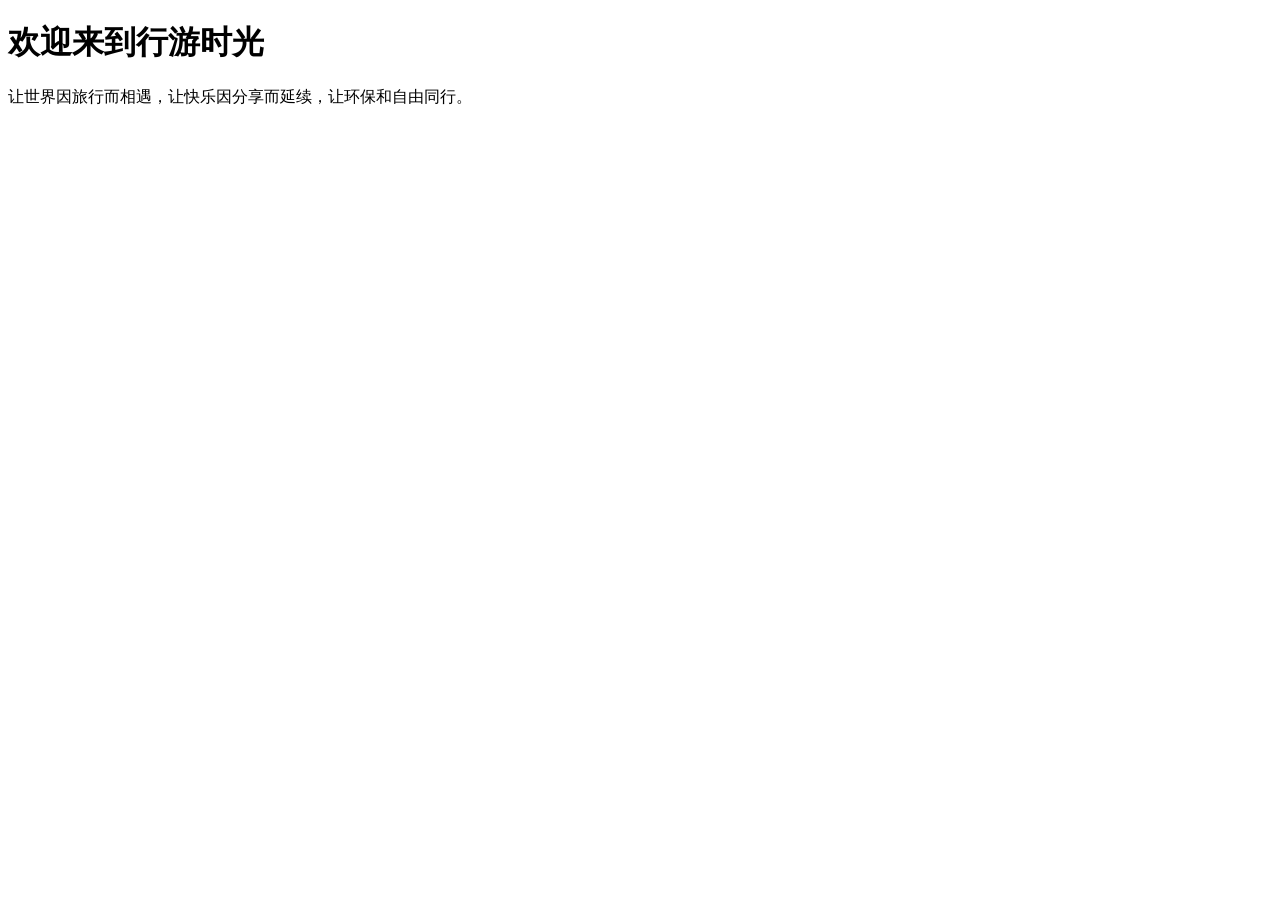
==== index.html @ 68680b7c "Add files via upload" ====
<!DOCTYPE html>
<html lang="zh-CN">
<head>
    <meta charset="UTF-8">
    <title>行游时光（Travel Share）</title>
</head>

<body>

<h1>欢迎来到行游时光</h1>

<p>让世界因旅行而相遇，让快乐因分享而延续，让环保和自由同行。</p>

</body>
</html>
<!-- 测试上传 2026-07-06 -->
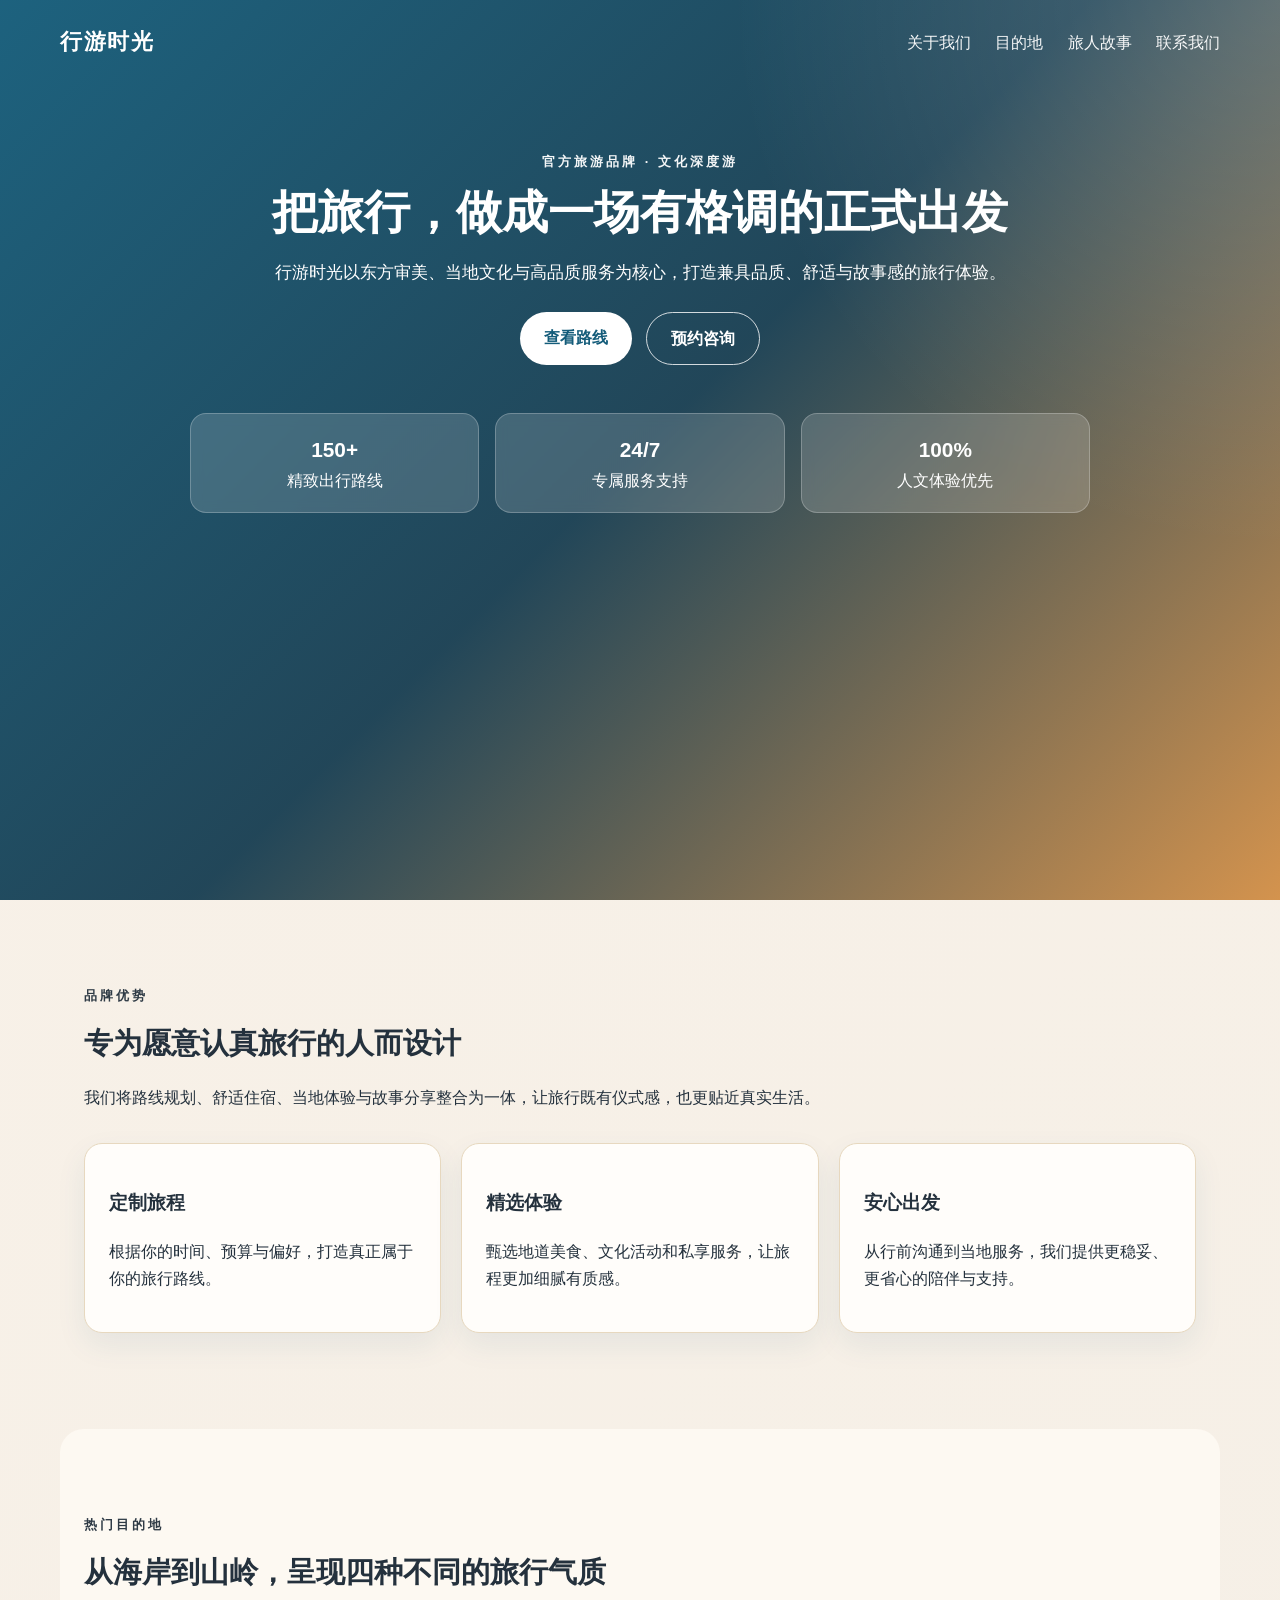
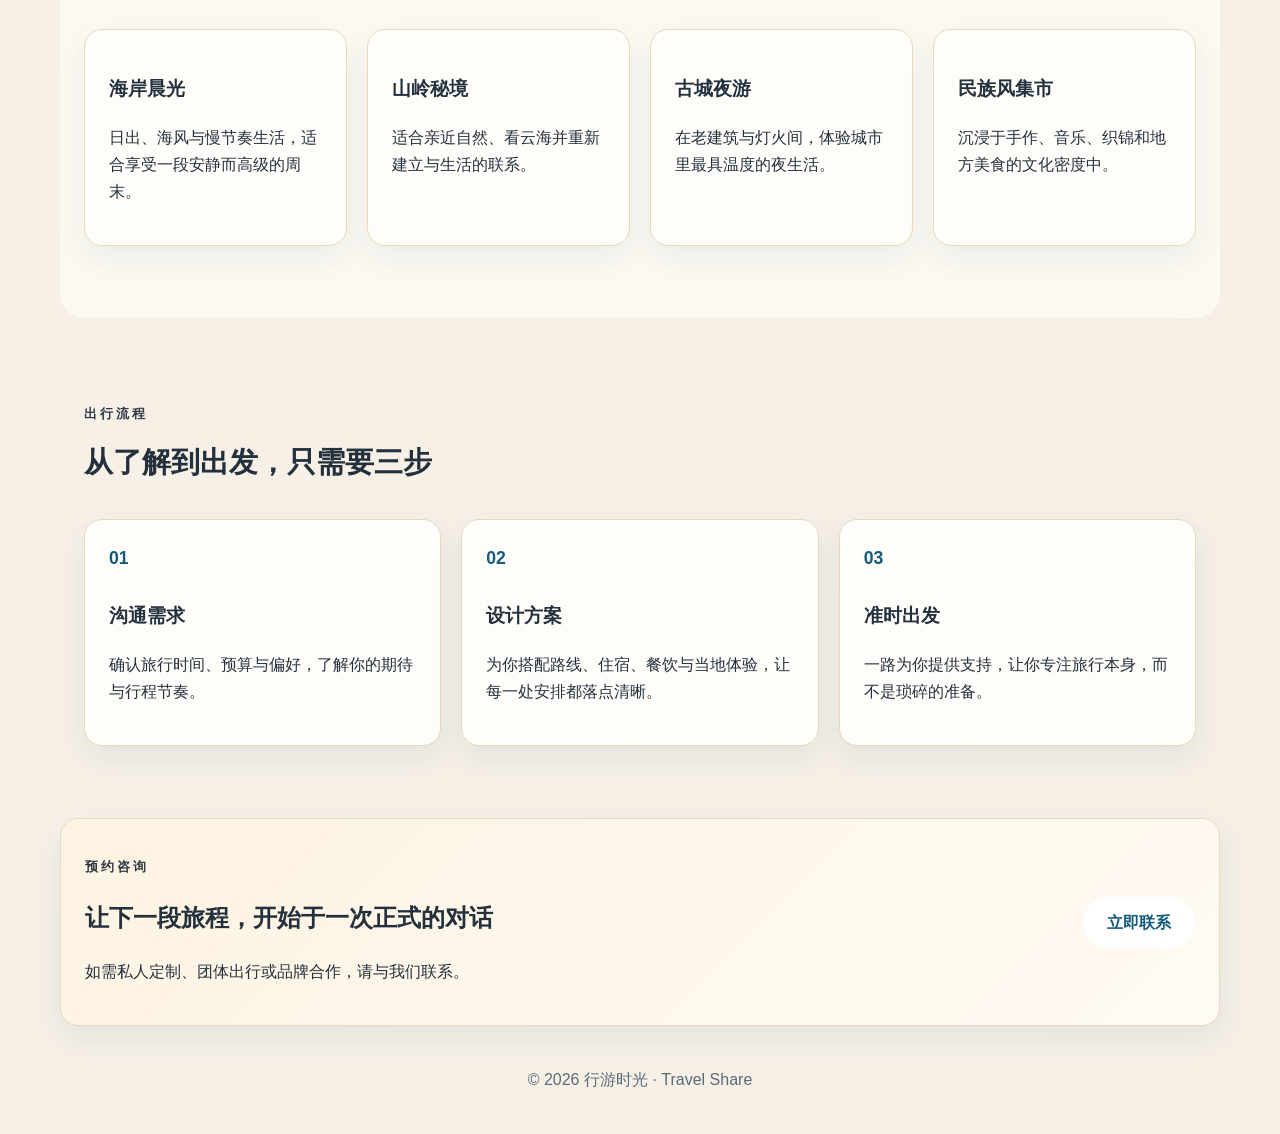
==== commit ad457c4c: "update website" ====
--- a/index.html
+++ b/index.html
@@ -2,15 +2,133 @@
 <html lang="zh-CN">
 <head>
     <meta charset="UTF-8">
-    <title>行游时光（Travel Share）</title>
+    <meta name="viewport" content="width=device-width, initial-scale=1.0">
+    <title>行游时光 · Travel Share</title>
+    <meta name="description" content="行游时光是面向高品质旅行体验与文化深度游的官方品牌。">
+    <link rel="stylesheet" href="css/style.css">
 </head>
+<body>
+    <header class="hero">
+        <nav class="nav">
+            <a class="brand" href="index.html">行游时光</a>
+            <div class="nav-links">
+                <a href="pages/about.html">关于我们</a>
+                <a href="pages/destinations.html">目的地</a>
+                <a href="pages/stories.html">旅人故事</a>
+                <a href="pages/contact.html">联系我们</a>
+            </div>
+        </nav>
 
-<body>
+        <div class="hero-content">
+            <p class="tag">官方旅游品牌 · 文化深度游</p>
+            <h1>把旅行，做成一场有格调的正式出发</h1>
+            <p class="description">行游时光以东方审美、当地文化与高品质服务为核心，打造兼具品质、舒适与故事感的旅行体验。</p>
+            <div class="hero-actions">
+                <a class="btn btn-primary" href="pages/destinations.html">查看路线</a>
+                <a class="btn btn-secondary" href="pages/contact.html">预约咨询</a>
+            </div>
+        </div>
 
-<h1>欢迎来到行游时光</h1>
+        <div class="hero-stats">
+            <div class="stat-card">
+                <strong>150+</strong>
+                <span>精致出行路线</span>
+            </div>
+            <div class="stat-card">
+                <strong>24/7</strong>
+                <span>专属服务支持</span>
+            </div>
+            <div class="stat-card">
+                <strong>100%</strong>
+                <span>人文体验优先</span>
+            </div>
+        </div>
+    </header>
 
-<p>让世界因旅行而相遇，让快乐因分享而延续，让环保和自由同行。</p>
+    <main>
+        <section class="section">
+            <div class="section-heading">
+                <p class="eyebrow">品牌优势</p>
+                <h2>专为愿意认真旅行的人而设计</h2>
+                <p>我们将路线规划、舒适住宿、当地体验与故事分享整合为一体，让旅行既有仪式感，也更贴近真实生活。</p>
+            </div>
+            <div class="card-grid">
+                <article class="service-card">
+                    <h3>定制旅程</h3>
+                    <p>根据你的时间、预算与偏好，打造真正属于你的旅行路线。</p>
+                </article>
+                <article class="service-card">
+                    <h3>精选体验</h3>
+                    <p>甄选地道美食、文化活动和私享服务，让旅程更加细腻有质感。</p>
+                </article>
+                <article class="service-card">
+                    <h3>安心出发</h3>
+                    <p>从行前沟通到当地服务，我们提供更稳妥、更省心的陪伴与支持。</p>
+                </article>
+            </div>
+        </section>
 
+        <section class="section section-alt">
+            <div class="section-heading">
+                <p class="eyebrow">热门目的地</p>
+                <h2>从海岸到山岭，呈现四种不同的旅行气质</h2>
+            </div>
+            <div class="card-grid">
+                <article class="destination-card">
+                    <h3>海岸晨光</h3>
+                    <p>日出、海风与慢节奏生活，适合享受一段安静而高级的周末。</p>
+                </article>
+                <article class="destination-card">
+                    <h3>山岭秘境</h3>
+                    <p>适合亲近自然、看云海并重新建立与生活的联系。</p>
+                </article>
+                <article class="destination-card">
+                    <h3>古城夜游</h3>
+                    <p>在老建筑与灯火间，体验城市里最具温度的夜生活。</p>
+                </article>
+                <article class="destination-card">
+                    <h3>民族风集市</h3>
+                    <p>沉浸于手作、音乐、织锦和地方美食的文化密度中。</p>
+                </article>
+            </div>
+        </section>
+
+        <section class="section">
+            <div class="section-heading">
+                <p class="eyebrow">出行流程</p>
+                <h2>从了解到出发，只需要三步</h2>
+            </div>
+            <div class="process-grid">
+                <article class="process-card">
+                    <span>01</span>
+                    <h3>沟通需求</h3>
+                    <p>确认旅行时间、预算与偏好，了解你的期待与行程节奏。</p>
+                </article>
+                <article class="process-card">
+                    <span>02</span>
+                    <h3>设计方案</h3>
+                    <p>为你搭配路线、住宿、餐饮与当地体验，让每一处安排都落点清晰。</p>
+                </article>
+                <article class="process-card">
+                    <span>03</span>
+                    <h3>准时出发</h3>
+                    <p>一路为你提供支持，让你专注旅行本身，而不是琐碎的准备。</p>
+                </article>
+            </div>
+        </section>
+
+        <section class="section cta-banner">
+            <div>
+                <p class="eyebrow">预约咨询</p>
+                <h2>让下一段旅程，开始于一次正式的对话</h2>
+                <p>如需私人定制、团体出行或品牌合作，请与我们联系。</p>
+            </div>
+            <a class="btn btn-primary" href="mailto:hello@travelshare.example">立即联系</a>
+        </section>
+    </main>
+
+    <footer class="footer">
+        <p>© 2026 行游时光 · Travel Share</p>
+    </footer>
 </body>
-</html>
-<!-- 测试上传 2026-07-06 -->+</html>
--- a/css/style.css
+++ b/css/style.css
@@ -0,0 +1,262 @@
+﻿:root {
+    color-scheme: light;
+    --bg: #f5efe6;
+    --text: #24313d;
+    --primary: #145c7a;
+    --secondary: #d0893d;
+    --accent: #e7c17d;
+    --card: #fffdfa;
+    --border: #e7d8bf;
+}
+
+* {
+    box-sizing: border-box;
+}
+
+html {
+    scroll-behavior: smooth;
+}
+
+body {
+    margin: 0;
+    font-family: "Microsoft YaHei", "Noto Sans SC", Arial, sans-serif;
+    color: var(--text);
+    background: linear-gradient(135deg, #f8f1e8, var(--bg));
+    line-height: 1.7;
+}
+
+.hero {
+    min-height: 100vh;
+    padding: 24px 32px 60px;
+    background: linear-gradient(135deg, rgba(20, 92, 122, 0.96), rgba(22, 61, 81, 0.95), rgba(208, 137, 61, 0.9));
+    color: white;
+    position: relative;
+    overflow: hidden;
+}
+
+.hero::before {
+    content: "";
+    position: absolute;
+    inset: 0;
+    background: radial-gradient(circle at top right, rgba(255,255,255,0.18), transparent 35%);
+    pointer-events: none;
+}
+
+.hero-small {
+    min-height: 70vh;
+}
+
+.nav {
+    display: flex;
+    justify-content: space-between;
+    align-items: center;
+    max-width: 1160px;
+    margin: 0 auto;
+    position: relative;
+    z-index: 1;
+}
+
+.brand {
+    font-size: 1.35rem;
+    font-weight: 700;
+    color: white;
+    text-decoration: none;
+    letter-spacing: 0.08em;
+}
+
+.nav-links a {
+    color: white;
+    text-decoration: none;
+    margin-left: 20px;
+    opacity: 0.95;
+}
+
+.hero-content,
+.page-hero {
+    max-width: 820px;
+    margin: 90px auto 0;
+    text-align: center;
+    position: relative;
+    z-index: 1;
+}
+
+.tag,
+.eyebrow {
+    font-size: 0.8rem;
+    letter-spacing: 0.24em;
+    text-transform: uppercase;
+    opacity: 0.95;
+    font-weight: 700;
+}
+
+h1 {
+    font-size: 2.9rem;
+    margin: 10px 0 16px;
+    color: white;
+    text-align: center;
+    line-height: 1.2;
+}
+
+.description {
+    font-size: 1.08rem;
+    margin-bottom: 24px;
+    max-width: 760px;
+    margin-left: auto;
+    margin-right: auto;
+}
+
+.hero-actions {
+    display: flex;
+    justify-content: center;
+    gap: 14px;
+    flex-wrap: wrap;
+}
+
+.btn {
+    display: inline-block;
+    padding: 12px 24px;
+    border-radius: 999px;
+    text-decoration: none;
+    font-weight: 700;
+    transition: transform 0.2s ease;
+}
+
+.btn:hover {
+    transform: translateY(-2px);
+}
+
+.btn-primary {
+    background: white;
+    color: var(--primary);
+}
+
+.btn-secondary {
+    border: 1px solid rgba(255,255,255,0.8);
+    color: white;
+}
+
+.hero-stats {
+    display: grid;
+    grid-template-columns: repeat(auto-fit, minmax(160px, 1fr));
+    max-width: 900px;
+    margin: 48px auto 0;
+    gap: 16px;
+    position: relative;
+    z-index: 1;
+}
+
+.stat-card {
+    background: rgba(255,255,255,0.16);
+    border: 1px solid rgba(255,255,255,0.24);
+    border-radius: 16px;
+    padding: 18px;
+    backdrop-filter: blur(6px);
+    text-align: center;
+}
+
+.stat-card strong {
+    display: block;
+    font-size: 1.3rem;
+}
+
+.section {
+    max-width: 1160px;
+    margin: 0 auto;
+    padding: 72px 24px;
+}
+
+.section-alt {
+    background: rgba(255, 252, 245, 0.8);
+    border-radius: 24px;
+    margin-top: 24px;
+}
+
+.section-heading {
+    max-width: 760px;
+    margin-bottom: 32px;
+}
+
+.section-heading h2 {
+    margin: 6px 0 10px;
+    font-size: 1.8rem;
+}
+
+.card-grid,
+.process-grid {
+    display: grid;
+    gap: 20px;
+    grid-template-columns: repeat(auto-fit, minmax(220px, 1fr));
+}
+
+.service-card,
+.destination-card,
+.process-card,
+.cta-banner {
+    background: var(--card);
+    border: 1px solid var(--border);
+    border-radius: 18px;
+    padding: 24px;
+    box-shadow: 0 12px 30px rgba(20, 92, 122, 0.08);
+}
+
+.service-card:hover,
+.destination-card:hover,
+.process-card:hover {
+    transform: translateY(-4px);
+    transition: transform 0.2s ease;
+}
+
+.cta-banner {
+    display: flex;
+    justify-content: space-between;
+    align-items: center;
+    gap: 20px;
+    background: linear-gradient(135deg, #fdf3e2, #fffaf3);
+}
+
+.process-card span {
+    display: inline-block;
+    font-size: 1.1rem;
+    font-weight: 700;
+    color: var(--primary);
+    margin-bottom: 8px;
+}
+
+.page-content {
+    padding-bottom: 40px;
+}
+
+.footer {
+    text-align: center;
+    padding: 24px;
+    color: #5b6b78;
+}
+
+@media (max-width: 640px) {
+    .hero {
+        padding: 20px 16px 40px;
+    }
+
+    .nav {
+        flex-direction: column;
+        gap: 12px;
+    }
+
+    .nav-links a {
+        margin: 0 8px;
+    }
+
+    h1 {
+        font-size: 2.1rem;
+    }
+
+    .hero-content,
+    .page-hero {
+        margin-top: 60px;
+    }
+
+    .cta-banner {
+        flex-direction: column;
+        align-items: flex-start;
+    }
+}
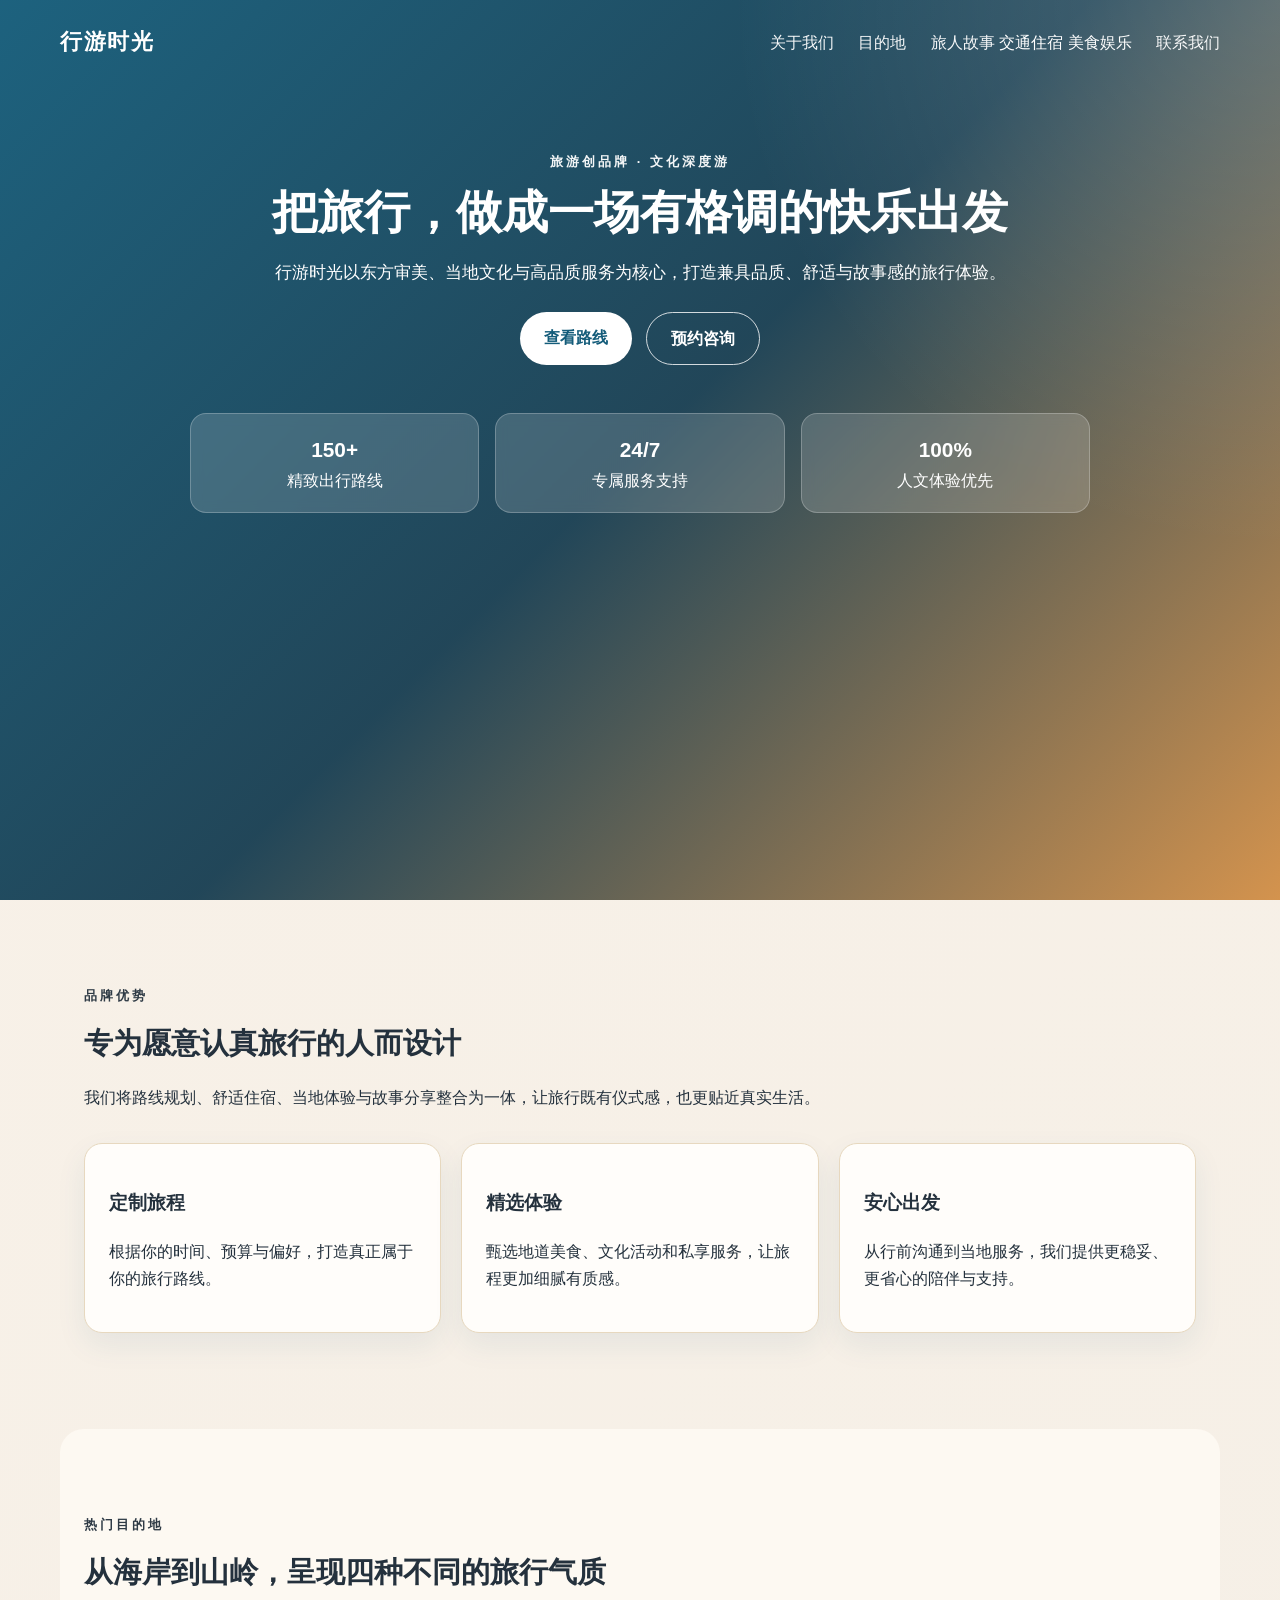
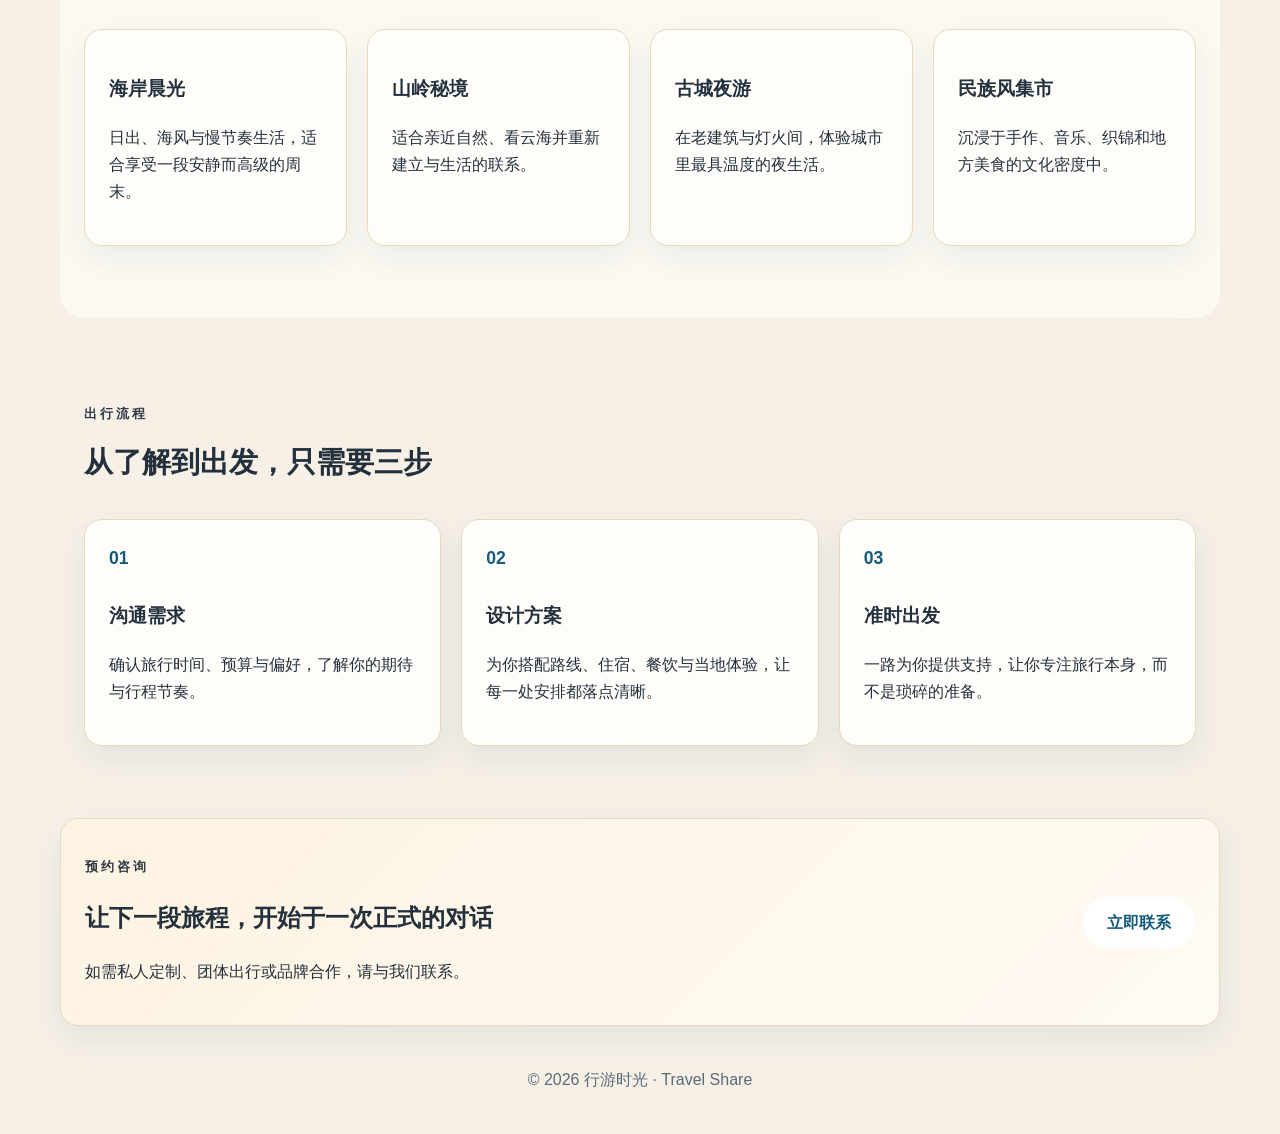
==== commit 2aa846f3: "Update index.html" ====
--- a/index.html
+++ b/index.html
@@ -4,7 +4,7 @@
     <meta charset="UTF-8">
     <meta name="viewport" content="width=device-width, initial-scale=1.0">
     <title>行游时光 · Travel Share</title>
-    <meta name="description" content="行游时光是面向高品质旅行体验与文化深度游的官方品牌。">
+    <meta name="description" content="行游时光是面向高品质旅行体验与文化深度游的旅游品牌。">
     <link rel="stylesheet" href="css/style.css">
 </head>
 <body>
@@ -15,13 +15,15 @@
                 <a href="pages/about.html">关于我们</a>
                 <a href="pages/destinations.html">目的地</a>
                 <a href="pages/stories.html">旅人故事</a>
+                交通住宿
+                美食娱乐
                 <a href="pages/contact.html">联系我们</a>
             </div>
         </nav>
 
         <div class="hero-content">
-            <p class="tag">官方旅游品牌 · 文化深度游</p>
-            <h1>把旅行，做成一场有格调的正式出发</h1>
+            <p class="tag">旅游创品牌 · 文化深度游</p>
+            <h1>把旅行，做成一场有格调的快乐出发</h1>
             <p class="description">行游时光以东方审美、当地文化与高品质服务为核心，打造兼具品质、舒适与故事感的旅行体验。</p>
             <div class="hero-actions">
                 <a class="btn btn-primary" href="pages/destinations.html">查看路线</a>
@@ -131,4 +133,4 @@
         <p>© 2026 行游时光 · Travel Share</p>
     </footer>
 </body>
-</html>+</html>
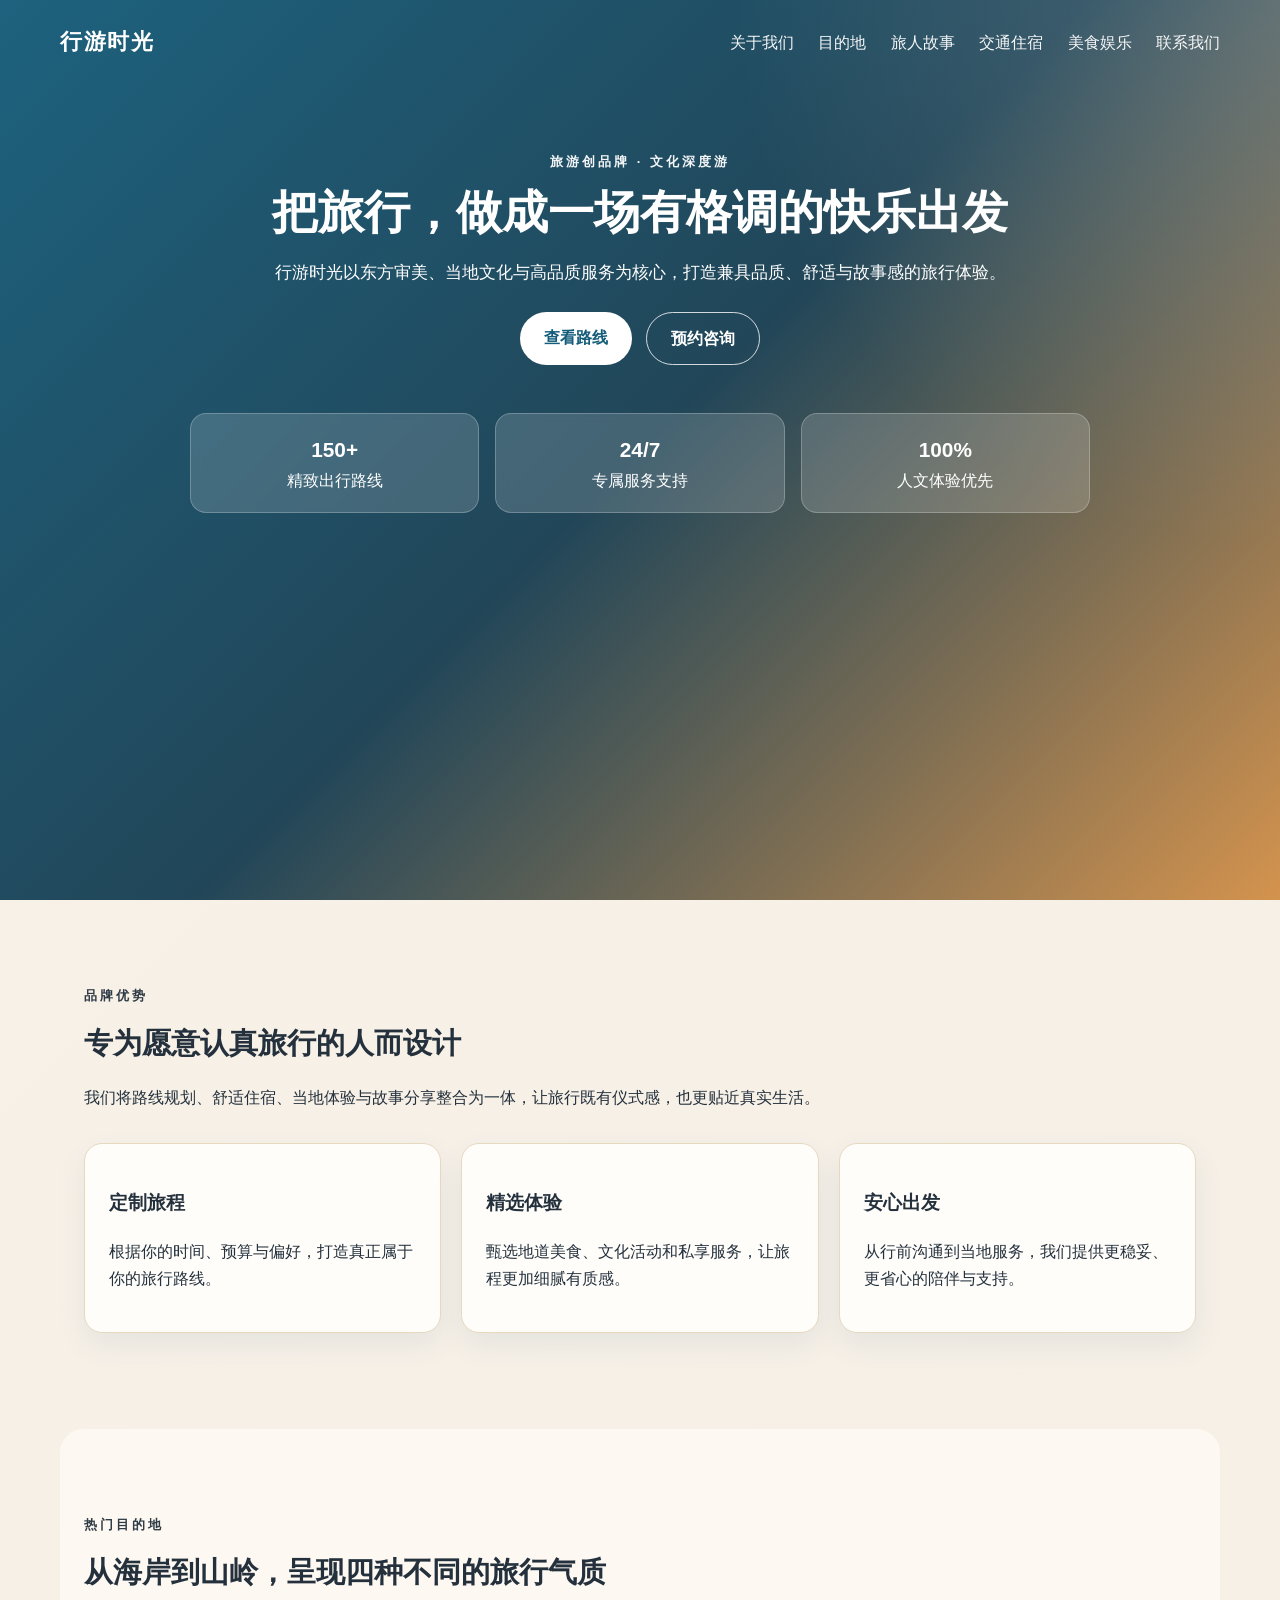
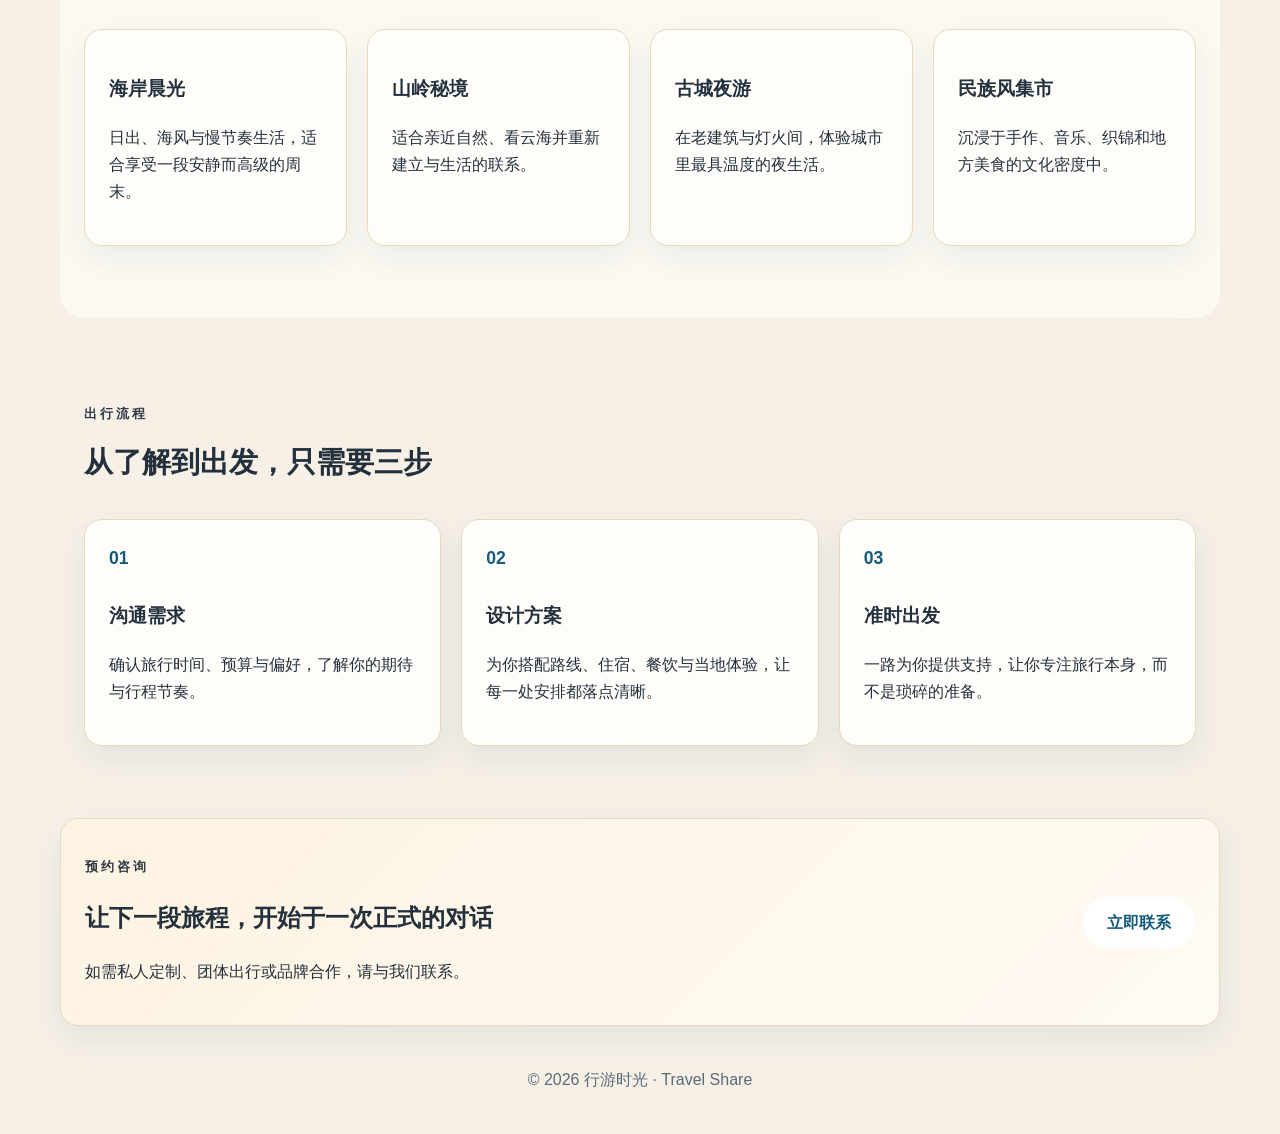
==== commit aaea02cf: "Update index.html" ====
--- a/index.html
+++ b/index.html
@@ -15,8 +15,8 @@
                 <a href="pages/about.html">关于我们</a>
                 <a href="pages/destinations.html">目的地</a>
                 <a href="pages/stories.html">旅人故事</a>
-                交通住宿
-                美食娱乐
+                 <a href="pages/stories.html">交通住宿</a>
+              <a href="pages/stories.html">美食娱乐</a>
                 <a href="pages/contact.html">联系我们</a>
             </div>
         </nav>
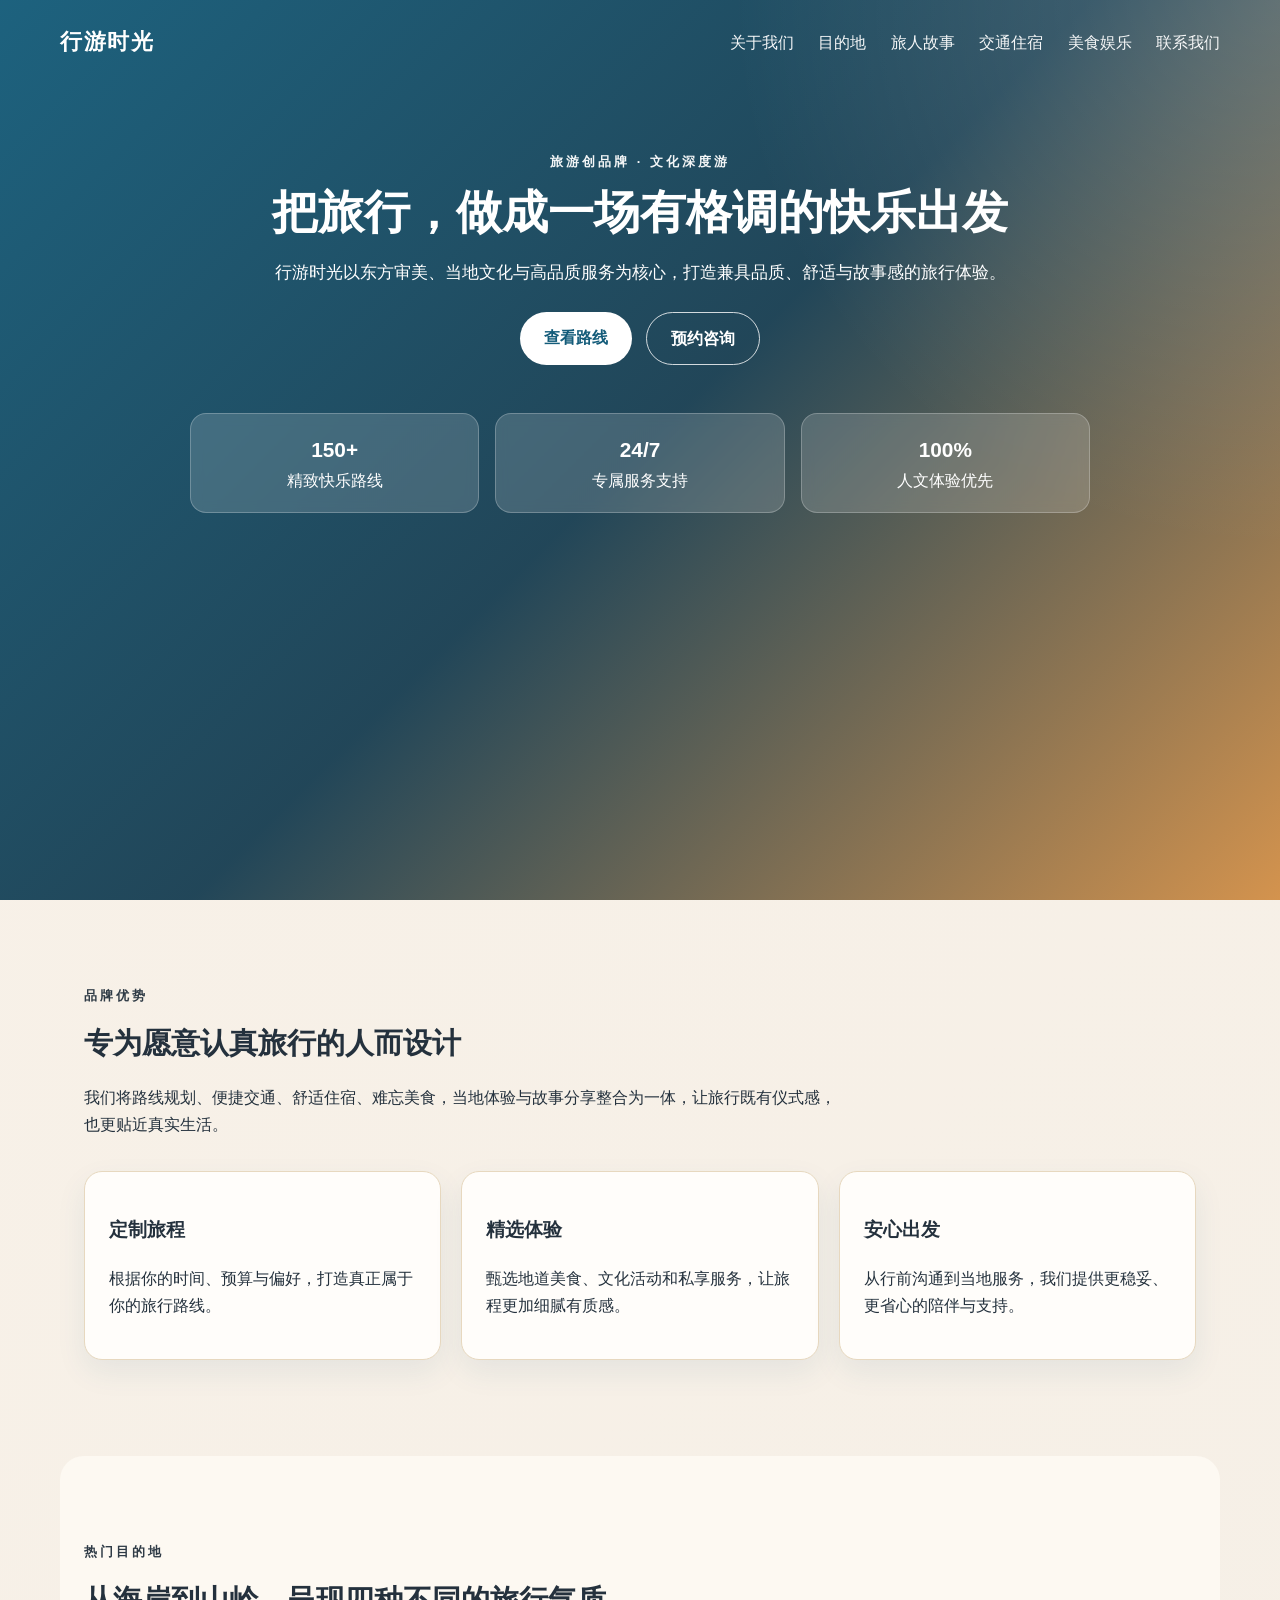
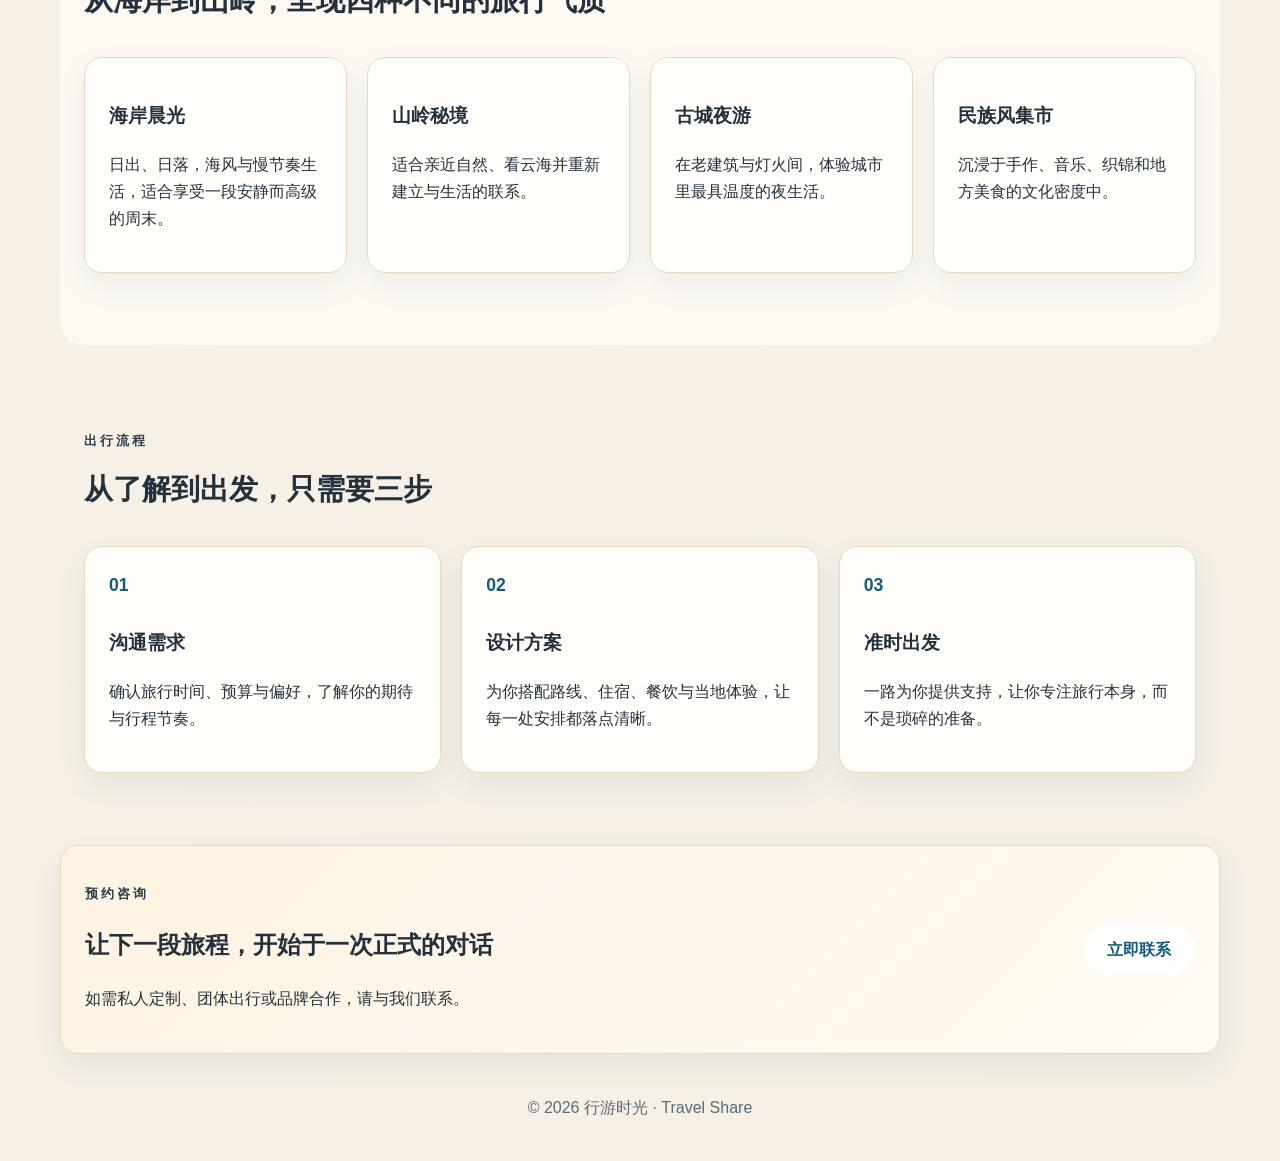
==== commit 0ca130b1: "Update index.html" ====
--- a/index.html
+++ b/index.html
@@ -34,7 +34,7 @@
         <div class="hero-stats">
             <div class="stat-card">
                 <strong>150+</strong>
-                <span>精致出行路线</span>
+                <span>精致快乐路线</span>
             </div>
             <div class="stat-card">
                 <strong>24/7</strong>
@@ -52,7 +52,7 @@
             <div class="section-heading">
                 <p class="eyebrow">品牌优势</p>
                 <h2>专为愿意认真旅行的人而设计</h2>
-                <p>我们将路线规划、舒适住宿、当地体验与故事分享整合为一体，让旅行既有仪式感，也更贴近真实生活。</p>
+                <p>我们将路线规划、便捷交通、舒适住宿、难忘美食，当地体验与故事分享整合为一体，让旅行既有仪式感，也更贴近真实生活。</p>
             </div>
             <div class="card-grid">
                 <article class="service-card">
@@ -78,7 +78,7 @@
             <div class="card-grid">
                 <article class="destination-card">
                     <h3>海岸晨光</h3>
-                    <p>日出、海风与慢节奏生活，适合享受一段安静而高级的周末。</p>
+                    <p>日出、日落，海风与慢节奏生活，适合享受一段安静而高级的周末。</p>
                 </article>
                 <article class="destination-card">
                     <h3>山岭秘境</h3>
